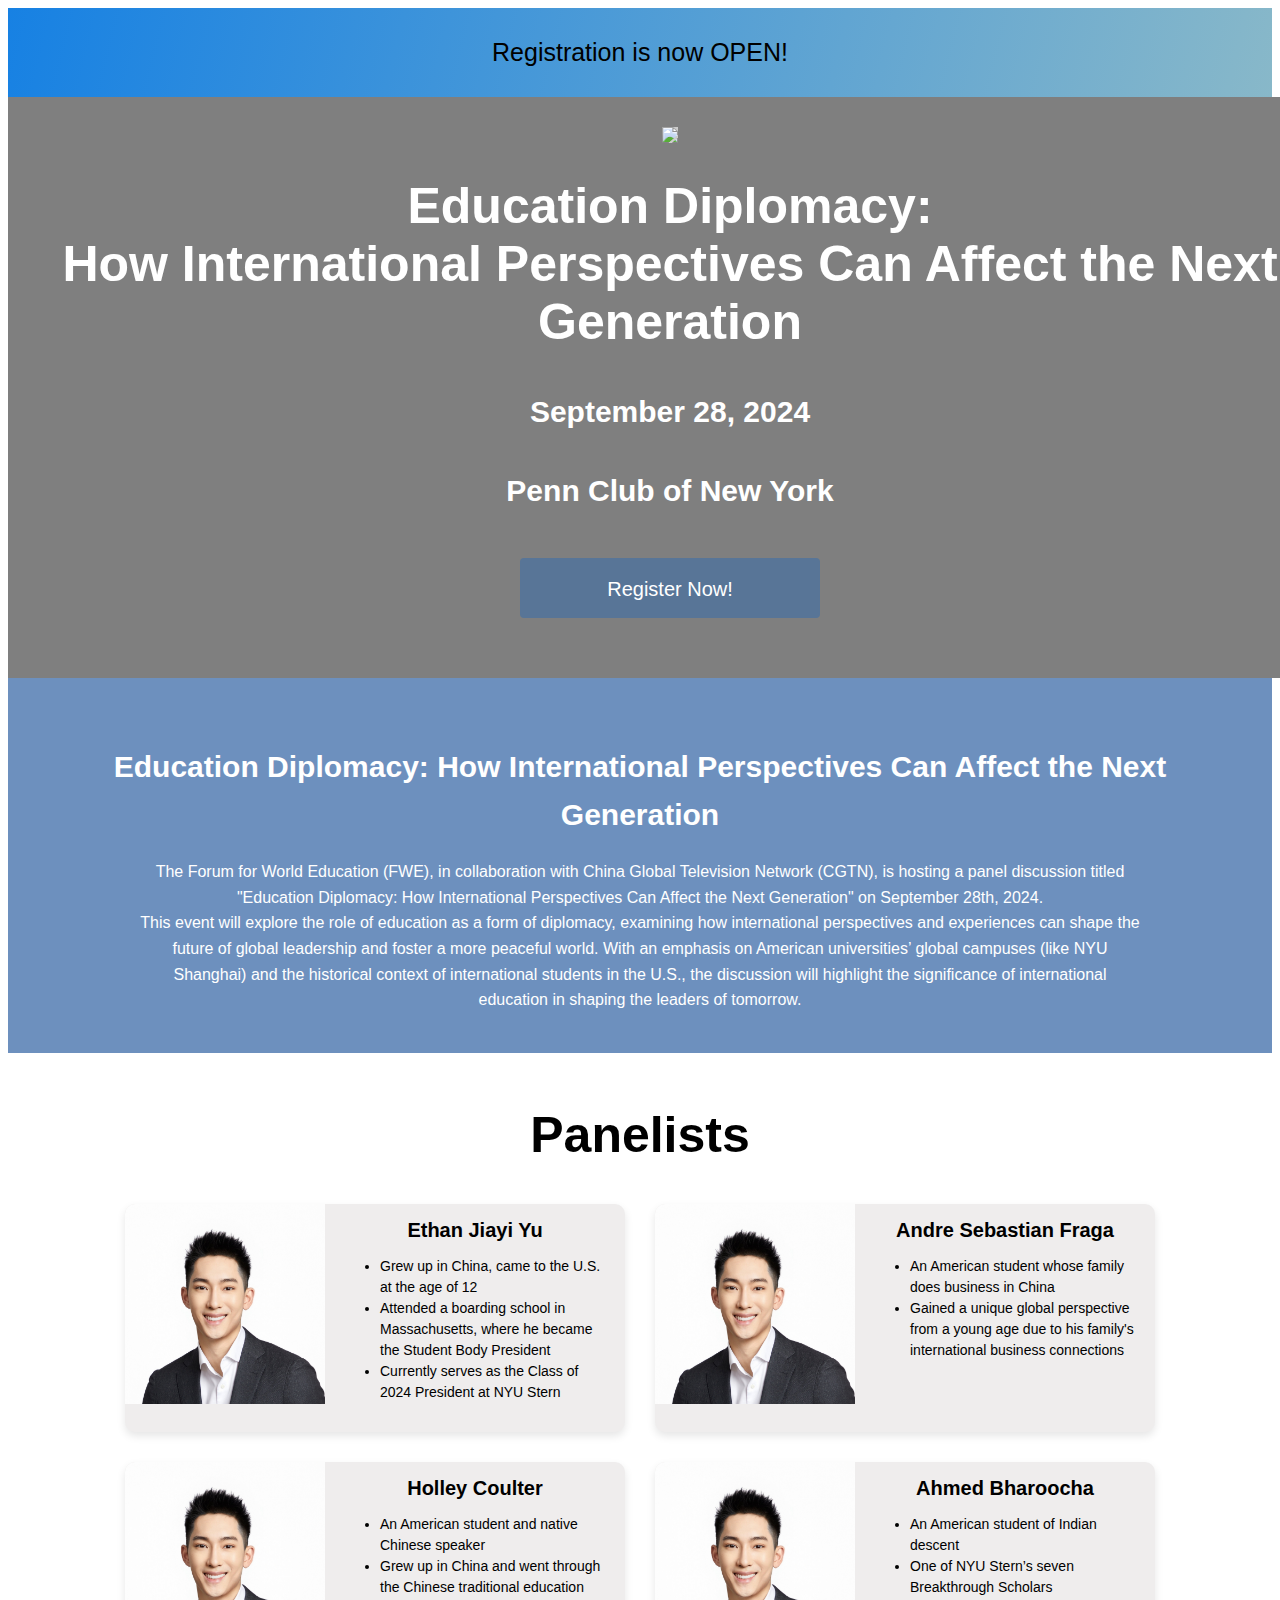
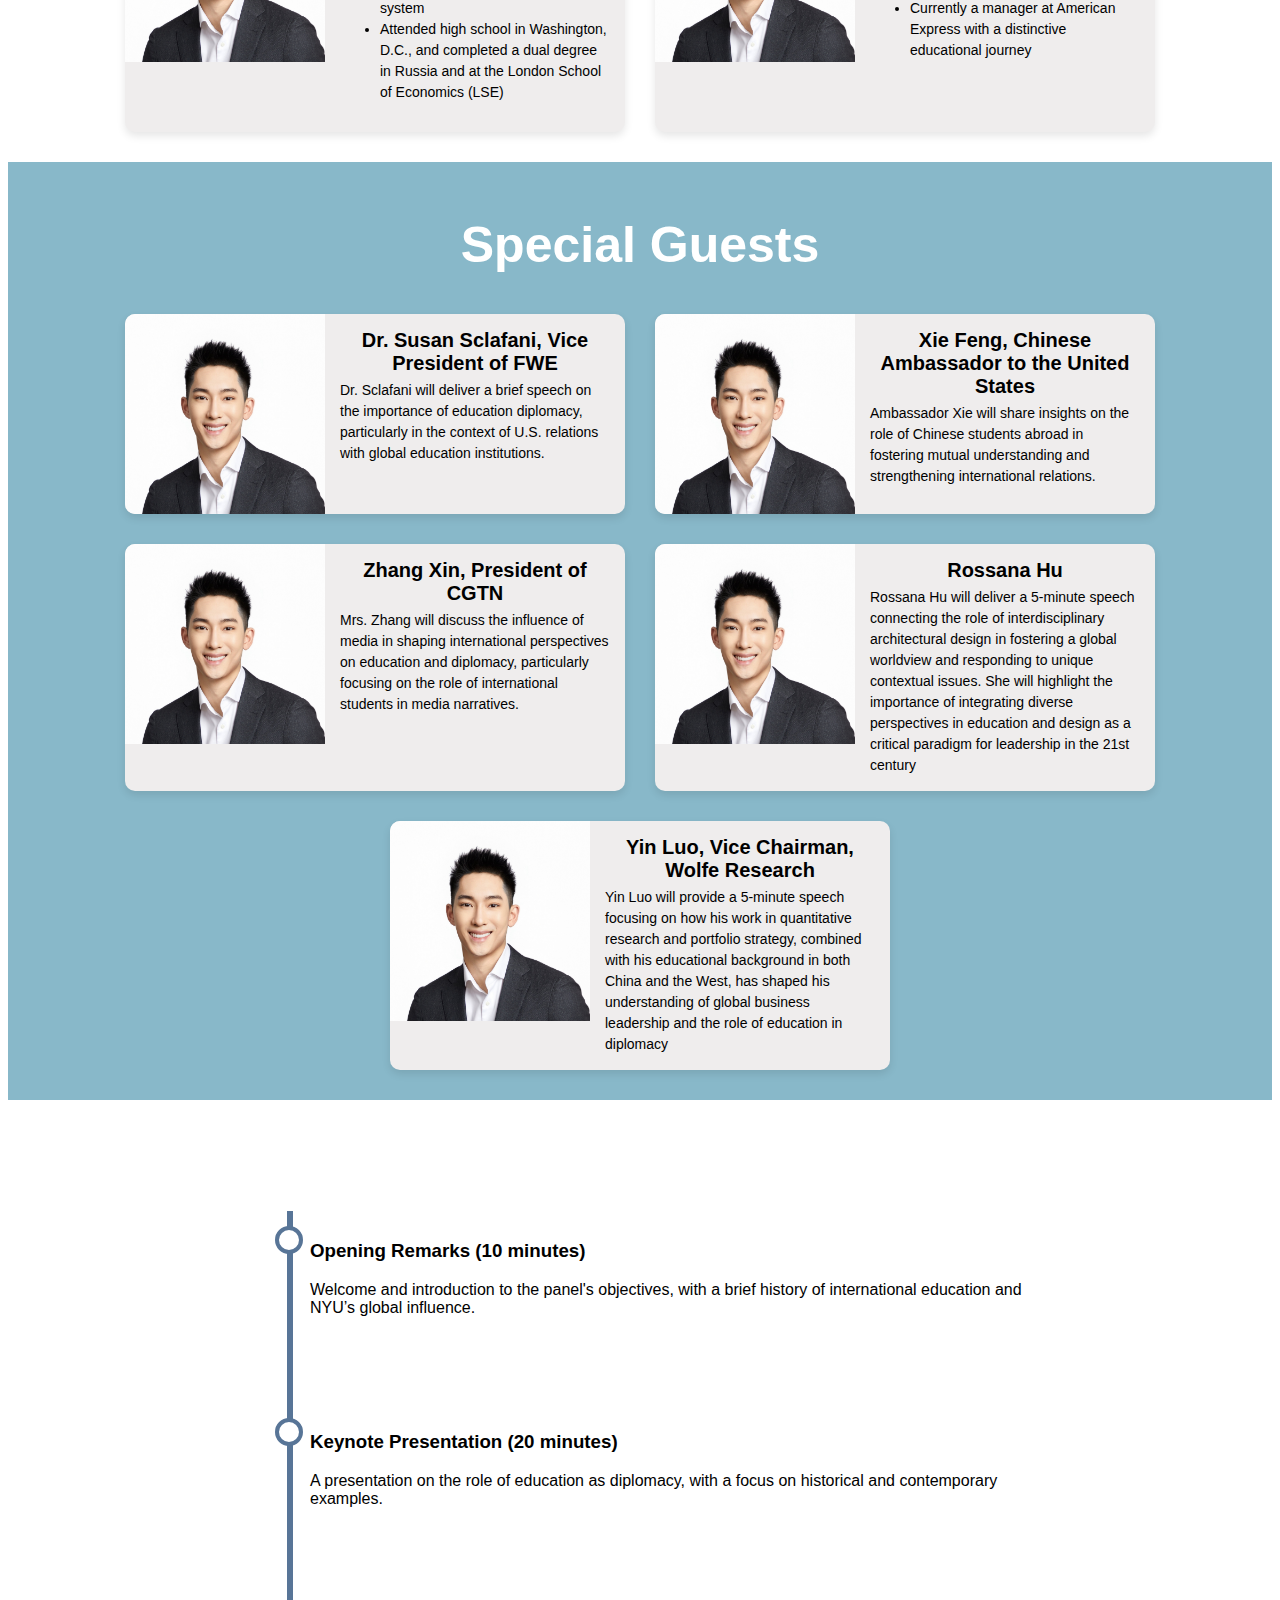
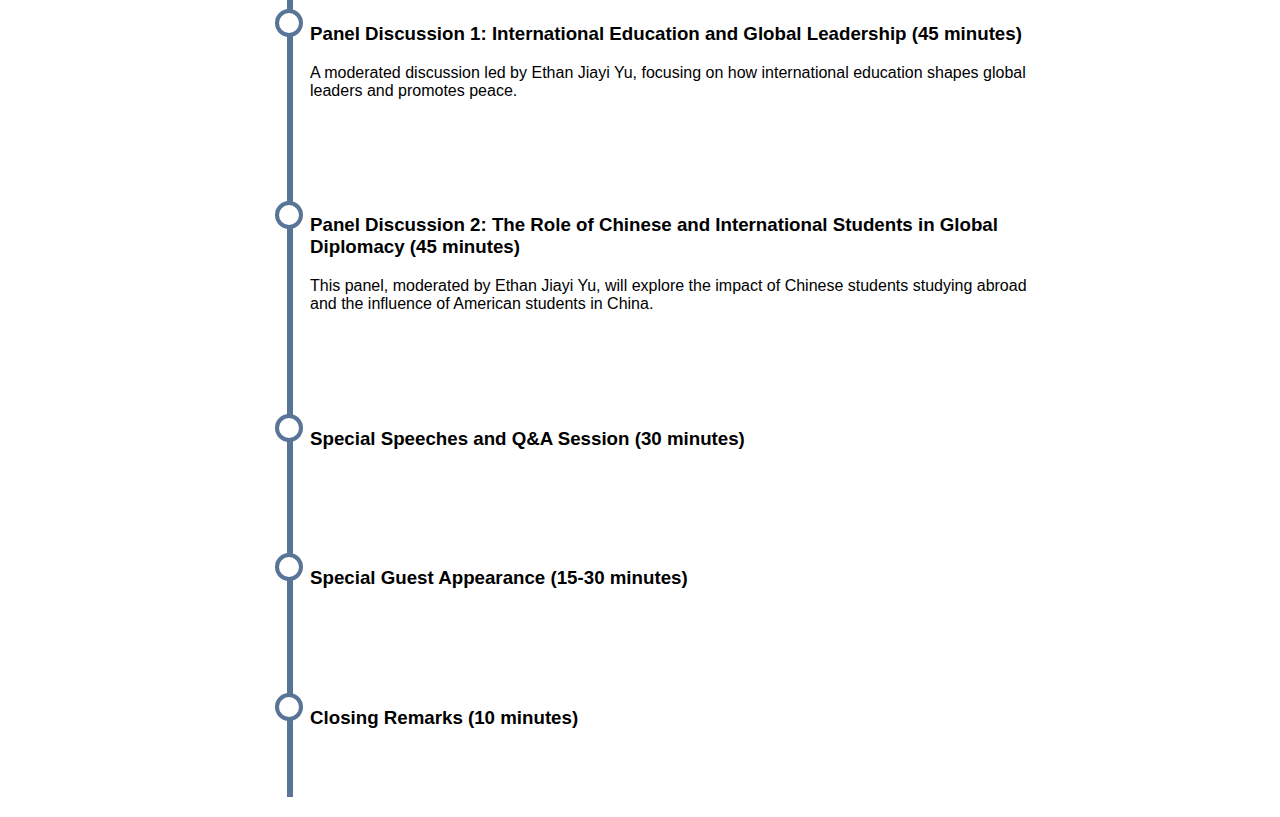
==== panel.html @ 3a3b44d2 "Add files via upload" ====
<!DOCTYPE html>
<html lang="en">
<head>
    <meta charset="UTF-8">
    <meta name="viewport" content="width=device-width, initial-scale=1.0">
    <link href="panel.css" rel="stylesheet" type="text/css">
    <title>Document</title>
</head>
<body>

    <a class="banner" href="https://www.eventbrite.com/e/education-diplomacy-how-international-perspectives-can-affect-the-next-generation-tickets-1010210184857">
        <p>Registration is now OPEN!</p>
    </a>
    <section class="title-section">
        <video class="background-video" autoplay muted loop playsinline>
            <source src="https://www.fweforum.org/wp-content/uploads/2019/09/FWE_MAP.mp4" type="video/mp4">
            Your browser does not support the video tag.
        </video>

        <div class="video-overlay"></div>
        <img class="fwe-icon" src="https://www.fweforum.org/wp-content/uploads/2019/09/fwe_logo.png" >
        <h1 class="title">Education Diplomacy: <br /> How International Perspectives Can Affect the Next Generation</h1>
        <h2>September 28, 2024</h2>
        <h2>Penn Club of New York</h2>
        <a class="register-button" href="https://www.eventbrite.com/e/education-diplomacy-how-international-perspectives-can-affect-the-next-generation-tickets-1010210184857">
            Register Now!
        </a>
    </section>
    
    <section class="intro-section">
        <h2>
            Education Diplomacy: How International Perspectives Can Affect the Next Generation
        </h2>
        <p>
            The Forum for World Education (FWE), in collaboration with China Global Television Network (CGTN), is hosting a panel discussion titled "Education Diplomacy: How International Perspectives Can Affect the Next Generation" on September 28th, 2024.
            <br />
            This event will explore the role of education as a form of diplomacy, examining how international perspectives and experiences can shape the future of global leadership and foster a more peaceful world. With an emphasis on American universities’ global campuses (like NYU Shanghai) and the historical context of international students in the U.S., the discussion will highlight the significance of international education in shaping the leaders of tomorrow.
        </p>

    </section>

    <section class="panelists-section">
        <h1>Panelists</h1>
        <div class="card">
            <img class="card-image" src="Ethan.jpg" alt="Ethan Jiayi Yu">
            <div class="card-content">
                <div class="card-title">Ethan Jiayi Yu</div>
                <div class="card-subtitle">
                    <ul>
                        <li>Grew up in China, came to the U.S. at the age of 12</li>
                        <li>Attended a boarding school in Massachusetts, where he became the Student Body President</li>
                        <li>Currently serves as the Class of 2024 President at NYU Stern</li>
                    </ul>
                </div>
            </div>
        </div>

        <div class="card">
            <img class="card-image" src="Ethan.jpg" alt="Ethan Jiayi Yu">
            <div class="card-content">
                <div class="card-title">Andre Sebastian Fraga</div>
                <div class="card-subtitle">
                    <ul>
                        <li>An American student whose family does business in China</li>
                        <li>Gained a unique global perspective from a young age due to his family's international
                            business connections</li>
                    </ul>
                </div>
            </div>
        </div>


        <div class="card">
            <img class="card-image" src="Ethan.jpg" alt="Ethan Jiayi Yu">
            <div class="card-content">
                <div class="card-title">Holley Coulter</div>
                <div class="card-subtitle">
                    <ul>
                        <li>An American student and native Chinese speaker</li>
                        <li>Grew up in China and went through the Chinese traditional education system</li>
                        <li>Attended high school in Washington, D.C., and completed a dual degree in Russia and
                            at the London School of Economics (LSE)</li>
                    </ul>
                </div>
            </div>
        </div>


        <div class="card">
            <img class="card-image" src="Ethan.jpg" alt="Ethan Jiayi Yu">
            <div class="card-content">
                <div class="card-title">Ahmed Bharoocha</div>
                <div class="card-subtitle">
                    <ul>
                        <li>An American student of Indian descent</li>
                        <li>One of NYU Stern’s seven Breakthrough Scholars</li>
                        <li>Currently a manager at American Express with a distinctive educational journey</li>
                    </ul>
                </div>
            </div>
        </div>

        
       

    </section>

    <section class="guests-section">
        <h1>Special Guests</h1>
        <div class="card">
            <img class="card-image" src="Ethan.jpg" alt="Ethan Jiayi Yu">
            <div class="card-content">
                <div class="card-title">Dr. Susan Sclafani, Vice President of FWE</div>
                <div class="card-subtitle">
                    Dr. Sclafani will deliver a brief speech on the importance of education diplomacy, particularly in the context of U.S. relations with global education institutions.
                </div>
            </div>
        </div>

        <div class="card">
            <img class="card-image" src="Ethan.jpg" alt="Ethan Jiayi Yu">
            <div class="card-content">
                <div class="card-title">Xie Feng, Chinese Ambassador to the United States</div>
                <div class="card-subtitle">
                    Ambassador Xie will share insights on the role of Chinese students abroad in fostering mutual understanding and strengthening international relations.
                </div>
            </div>
        </div>


        <div class="card">
            <img class="card-image" src="Ethan.jpg" alt="Ethan Jiayi Yu">
            <div class="card-content">
                <div class="card-title">Zhang Xin, President of CGTN</div>
                <div class="card-subtitle">
                    Mrs. Zhang will discuss the influence of media in shaping international perspectives on education and diplomacy, particularly focusing on the role of international students in media narratives.
                </div>
            </div>
        </div>


        <div class="card">
            <img class="card-image" src="Ethan.jpg" alt="Ethan Jiayi Yu">
            <div class="card-content">
                <div class="card-title">Rossana Hu</div>
                <div class="card-subtitle">
                    Rossana Hu will deliver a 5-minute speech connecting the role of interdisciplinary architectural design in fostering a global worldview and responding to unique contextual issues. She will highlight the importance of integrating diverse perspectives in education and design as a critical paradigm for leadership in the 21st century
                </div>
            </div>
        </div>

        <div class="card">
            <img class="card-image" src="Ethan.jpg" alt="Ethan Jiayi Yu">
            <div class="card-content">
                <div class="card-title">Yin Luo, Vice Chairman, Wolfe Research</div>
                <div class="card-subtitle">
                    Yin Luo will provide a 5-minute speech focusing on how his work in quantitative research and portfolio strategy, combined with his educational background in both China and the West, has shaped his understanding of global business leadership and the role of education in diplomacy
                </div>
            </div>
        </div>

        
       

    </section>

    <section class="agenda-section">
        <h1>Event Agenda</h1>
        <div class="timeline">
            <div class="timeline-event">
                <h3>Opening Remarks (10 minutes)</h3>
                <p>Welcome and introduction to the panel's objectives, with a brief history of international
                    education and NYU’s global influence.</p>
            </div>
        
            <div class="timeline-event">
                <h3>Keynote Presentation (20 minutes)</h3>
                <p>A presentation on the role of education as diplomacy, with a focus on historical and contemporary examples.</p>
            </div>
        
            <div class="timeline-event">
                <h3>Panel Discussion 1: International Education and Global Leadership (45 minutes)</h3>
                <p>A moderated discussion led by Ethan Jiayi Yu, focusing on how international education shapes global leaders and promotes peace.</p>
            </div>
        
            <div class="timeline-event">
                <h3>Panel Discussion 2: The Role of Chinese and International Students in Global Diplomacy (45 minutes)</h3>
                <p>This panel, moderated by Ethan Jiayi Yu, will explore the impact of Chinese students studying abroad and the influence of American students in China.</p>
            </div>
            <div class="timeline-event">
                <h3>Special Speeches and Q&A Session (30 minutes)</h3>
                <p></p>
            </div>
            <div class="timeline-event">
                <h3>Special Guest Appearance (15-30 minutes)</h3>
                <p></p>
            </div>
            <div class="timeline-event">
                <h3>Closing Remarks (10 minutes)</h3>
                <p></p>
            </div>
        
           
        </div>
        

    </section>
</body>
</html>
---- panel.css ----
body {
    font-family: Arial, sans-serif;
}

h1 {
    font-size: 50px; 
    color: white;
    text-align: center; 
    margin-bottom: 20px; 
    width: 100%;
}

h2 {
    font-size: 30px; 
    color: white;
    text-align: center; 
    margin-bottom: 20px; 
}

.banner {
    font-size: 25px;
    padding: 5px;
    text-align: center;
    display: flex;
    align-items: center;
    justify-content: center;
    color: inherit; 
    text-decoration: none; 
    background-image: linear-gradient(104deg, #1781e3, #88b8c9);
}

.title-section {
    position: relative;
    padding: 30px;
    width: 100%;
    display: flex;
    flex-direction: column;
    justify-content: center;
    align-items: center;
    color: white;
    text-align: center;
    overflow: hidden; 
}

/* 背景视频设置 */
.background-video {
    position: absolute;
    top: 0;
    left: 0;
    width: 100%;
    height: 100%;
    object-fit: cover; /* 确保视频适应整个容器 */
    z-index: -2; /* 让视频在最底层 */
}

/* 半透明遮罩层 */
.video-overlay {
    position: absolute;
    top: 0;
    left: 0;
    width: 100%;
    height: 100%;
    background-color: rgba(0, 0, 0, 0.5); /* 设置为半透明的黑色 */
    z-index: -1; /* 让遮罩在视频上，内容下 */
}

.fwe-icon {
    max-width: 500px;
    height: auto;
    background-color: rgba(255, 255, 255, 0.6); /* 半透明白色背景 */
    
}
.title {
    font-size: 50px;
}
.register-button {
    background-color: #587597; 
    color: white;
    border: none; 
    display: block;
    box-sizing: border-box;
    width: 300px;
    height: 60px;
    margin: 30px auto;
    padding: 20px; 
    font-size: 20px; 
    text-align: center; 
    text-decoration: none; 
    cursor: pointer; 
    border-radius: 4px; 
}


.intro-section {
    background-color: rgb(109, 144, 190);
    font-family: 'Open Sans', sans-serif;
    color: white; 
    padding: 40px; 
    font-size: 16px; 
    text-align: center; 
    line-height: 1.6;
}

.intro-section p {
    max-width: 1000px; 
    margin: 0 auto; 
}

.panelists-section {
    display: flex;
    flex-wrap: wrap;
    justify-content: center;
    gap: 10px;
    padding: 20px;
    text-align: center; 
}

.panelists-section h1 {
    color: black;
}

.guests-section {
    display: flex;
    flex-wrap: wrap;
    justify-content: center;
    gap: 10px;
    padding: 20px;
    text-align: center; 
    background-color: #88b8c9;
}


.card {
    display: flex; 
    background: rgb(239, 237, 237);
    border-radius: 10px;
    overflow: hidden;
    margin: 10px;
    width: 500px;
    box-shadow: 0 4px 8px rgba(0,0,0,0.1);
    transition: transform 0.3s ease-in-out;
}

.card-image {
    height: 200px;
    width: 200px;
}

.card-content {
    padding: 15px;
    text-align: center; 
}

.card-title {
    font-size: 20px;
    font-weight: bold;
    margin-bottom: 5px; 
}

.card-subtitle {
    font-size: 14px;
    line-height: 1.5; 
    text-align: left;
}

.timeline {
    position: relative;
    max-width: 800px;
    margin: 0 auto;
}

.timeline::after {
    content: '';
    position: absolute;
    width: 6px;
    background-color: #587597;
    top: 0;
    bottom: 0;
    left: 50px;
    margin-left: -3px;
}

.timeline-event {
    margin: 20px 0;
    padding-left: 70px;
    position: relative;
    padding-bottom: 50px;
    padding-top: 10px;
}

.timeline-event::before {
    content: '';
    position: absolute;
    width: 20px;
    height: 20px;
    background-color: white;
    border: 4px solid #587597;
    border-radius: 50%;
    top: 15px;
    left: 35px; 
    z-index: 1;
}
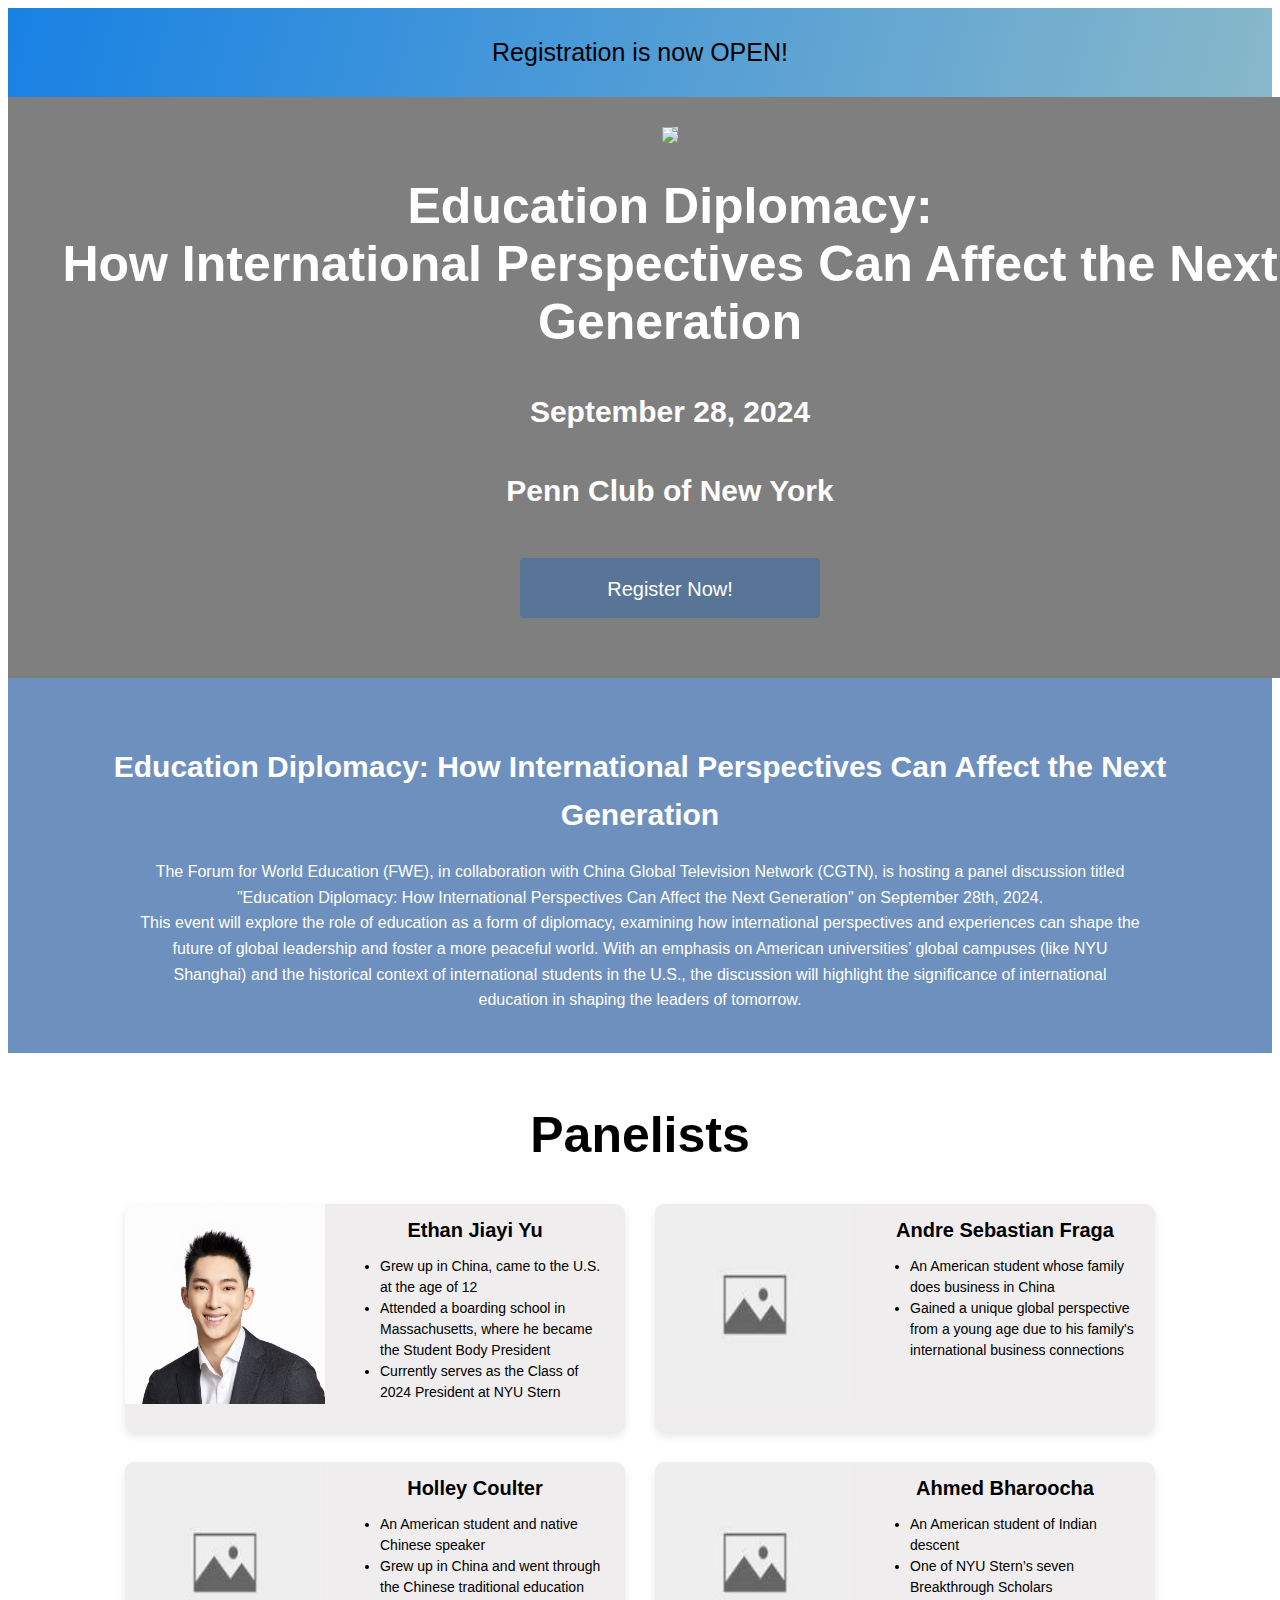
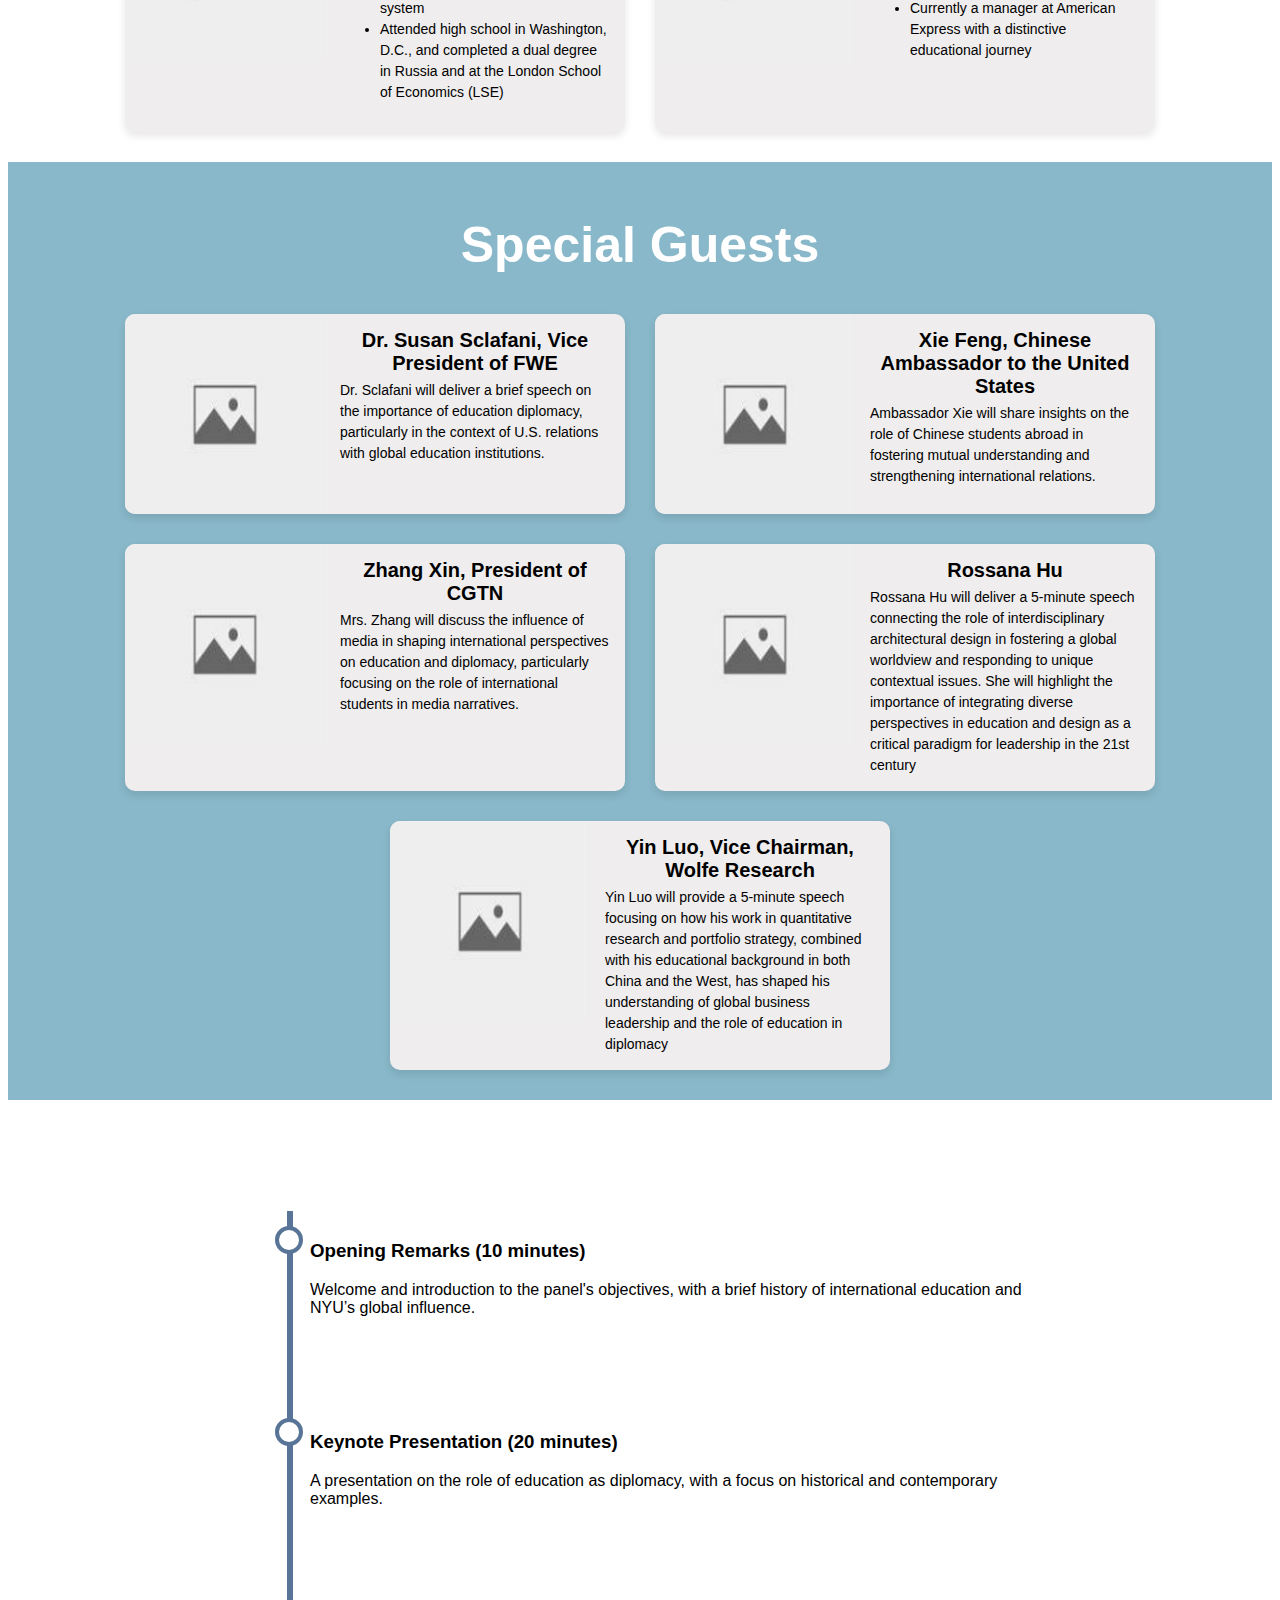
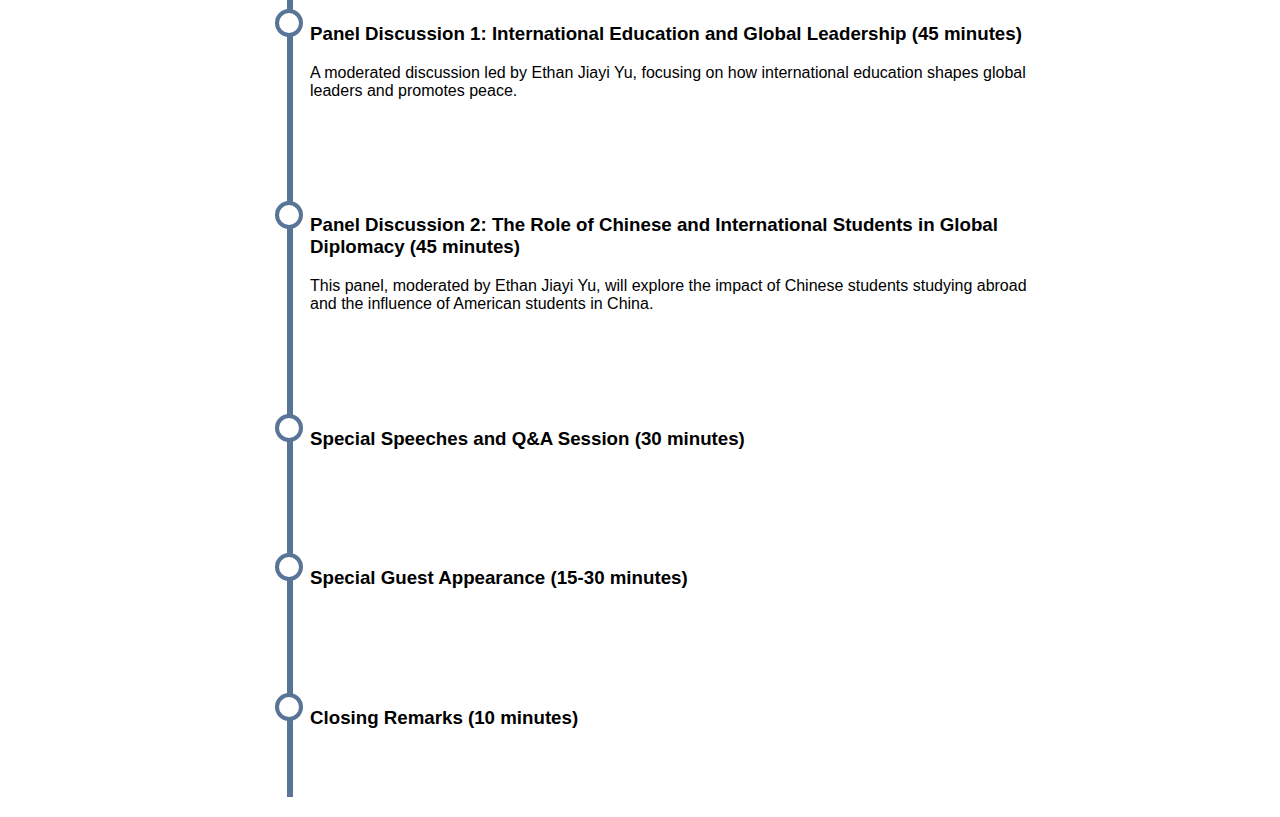
==== commit 45fdc5b3: "update" ====
--- a/panel.html
+++ b/panel.html
@@ -56,7 +56,7 @@
         </div>
 
         <div class="card">
-            <img class="card-image" src="Ethan.jpg" alt="Ethan Jiayi Yu">
+            <img class="card-image" src="pic.jpeg" alt="Ethan Jiayi Yu">
             <div class="card-content">
                 <div class="card-title">Andre Sebastian Fraga</div>
                 <div class="card-subtitle">
@@ -71,7 +71,7 @@
 
 
         <div class="card">
-            <img class="card-image" src="Ethan.jpg" alt="Ethan Jiayi Yu">
+            <img class="card-image" src="pic.jpeg" alt="Ethan Jiayi Yu">
             <div class="card-content">
                 <div class="card-title">Holley Coulter</div>
                 <div class="card-subtitle">
@@ -87,7 +87,7 @@
 
 
         <div class="card">
-            <img class="card-image" src="Ethan.jpg" alt="Ethan Jiayi Yu">
+            <img class="card-image" src="pic.jpeg" alt="Ethan Jiayi Yu">
             <div class="card-content">
                 <div class="card-title">Ahmed Bharoocha</div>
                 <div class="card-subtitle">
@@ -108,7 +108,7 @@
     <section class="guests-section">
         <h1>Special Guests</h1>
         <div class="card">
-            <img class="card-image" src="Ethan.jpg" alt="Ethan Jiayi Yu">
+            <img class="card-image" src="pic.jpeg" alt="Ethan Jiayi Yu">
             <div class="card-content">
                 <div class="card-title">Dr. Susan Sclafani, Vice President of FWE</div>
                 <div class="card-subtitle">
@@ -118,7 +118,7 @@
         </div>
 
         <div class="card">
-            <img class="card-image" src="Ethan.jpg" alt="Ethan Jiayi Yu">
+            <img class="card-image" src="pic.jpeg" alt="Ethan Jiayi Yu">
             <div class="card-content">
                 <div class="card-title">Xie Feng, Chinese Ambassador to the United States</div>
                 <div class="card-subtitle">
@@ -129,7 +129,7 @@
 
 
         <div class="card">
-            <img class="card-image" src="Ethan.jpg" alt="Ethan Jiayi Yu">
+            <img class="card-image" src="pic.jpeg" alt="Ethan Jiayi Yu">
             <div class="card-content">
                 <div class="card-title">Zhang Xin, President of CGTN</div>
                 <div class="card-subtitle">
@@ -140,7 +140,7 @@
 
 
         <div class="card">
-            <img class="card-image" src="Ethan.jpg" alt="Ethan Jiayi Yu">
+            <img class="card-image" src="pic.jpeg" alt="Ethan Jiayi Yu">
             <div class="card-content">
                 <div class="card-title">Rossana Hu</div>
                 <div class="card-subtitle">
@@ -150,7 +150,7 @@
         </div>
 
         <div class="card">
-            <img class="card-image" src="Ethan.jpg" alt="Ethan Jiayi Yu">
+            <img class="card-image" src="pic.jpeg" alt="Ethan Jiayi Yu">
             <div class="card-content">
                 <div class="card-title">Yin Luo, Vice Chairman, Wolfe Research</div>
                 <div class="card-subtitle">
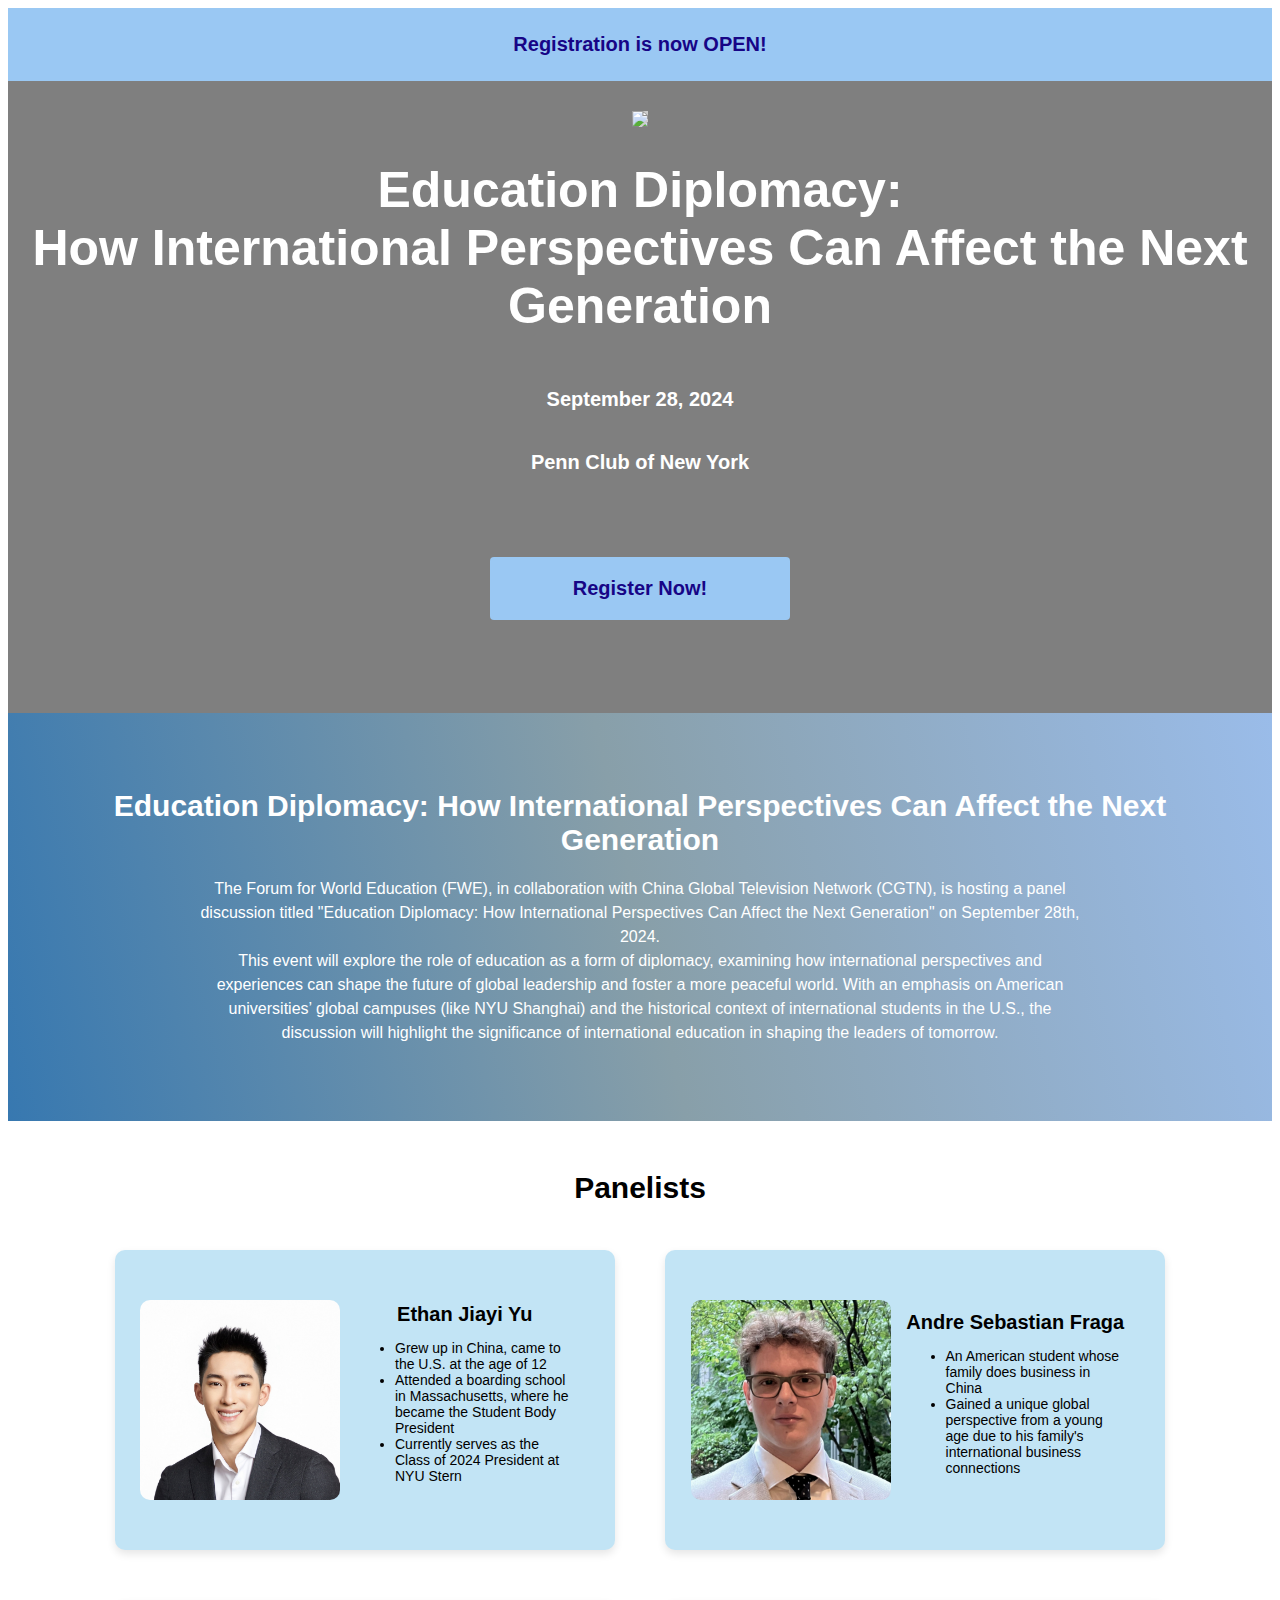
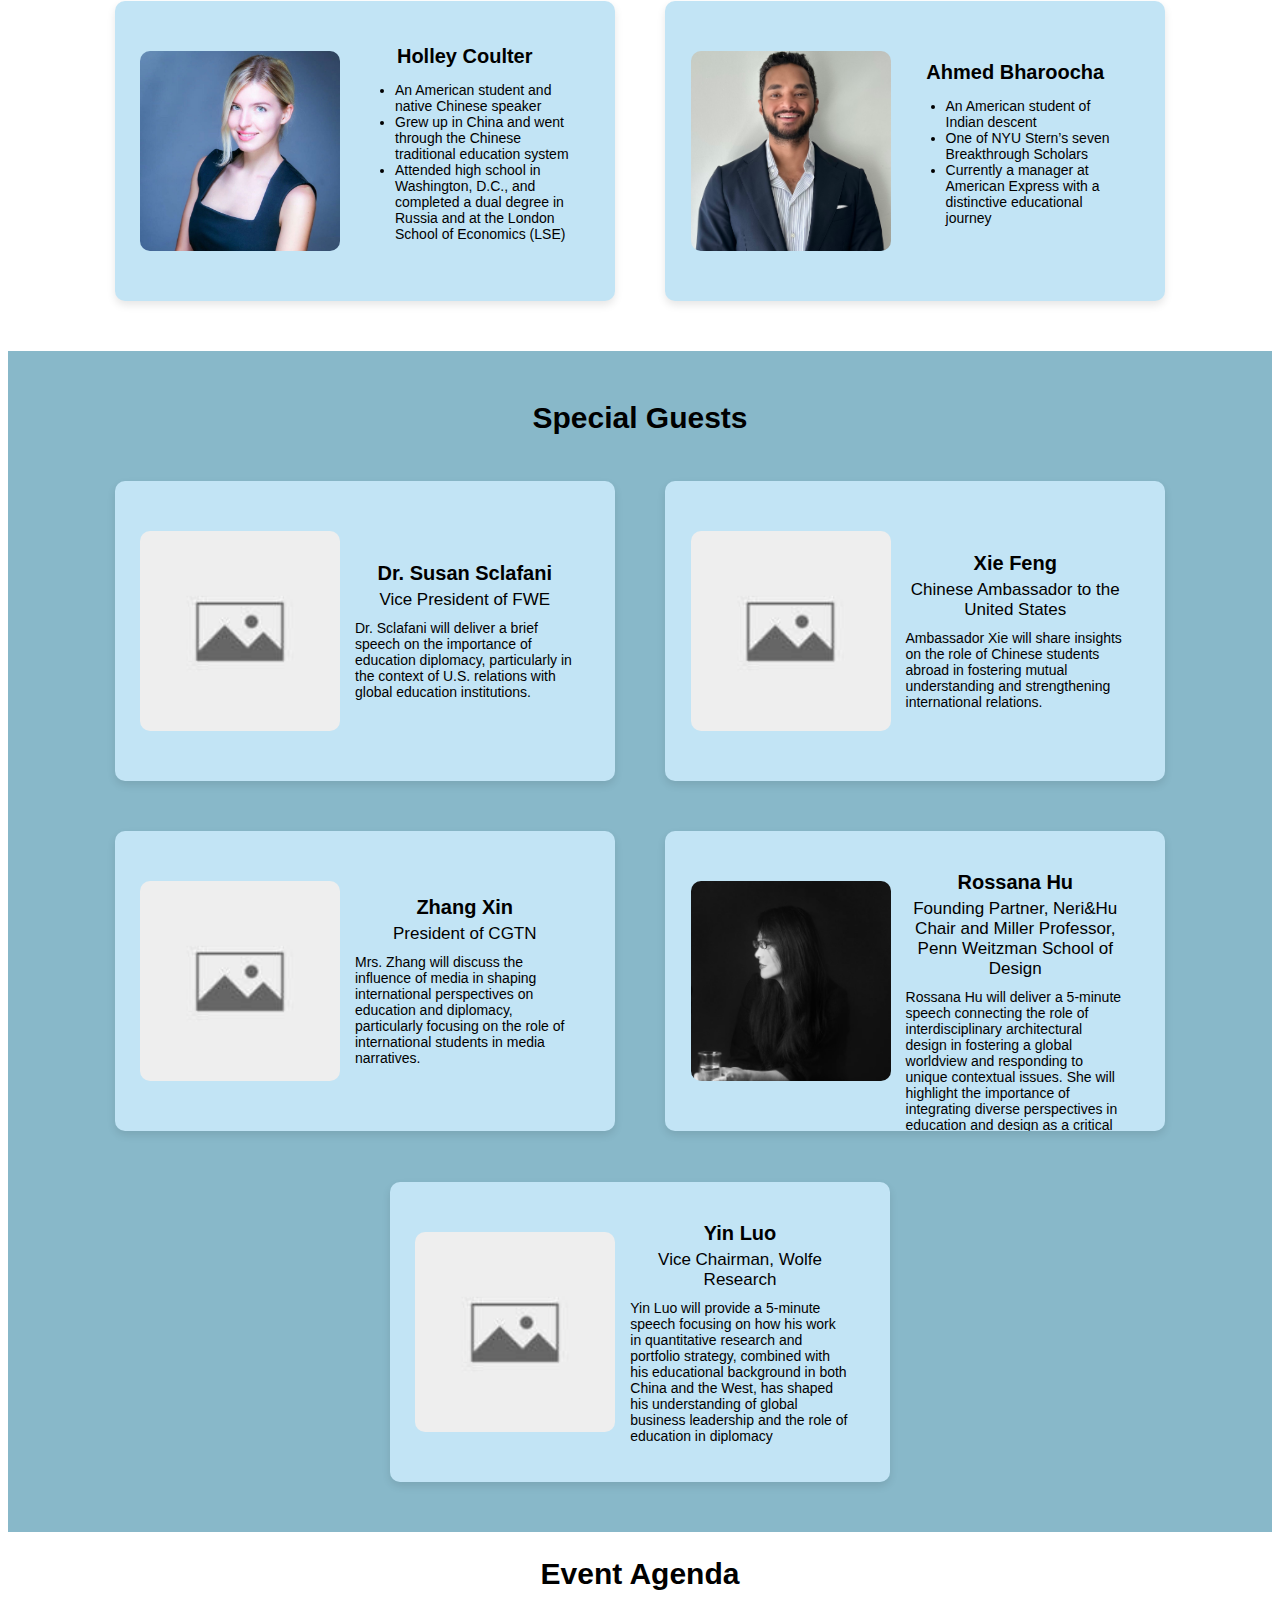
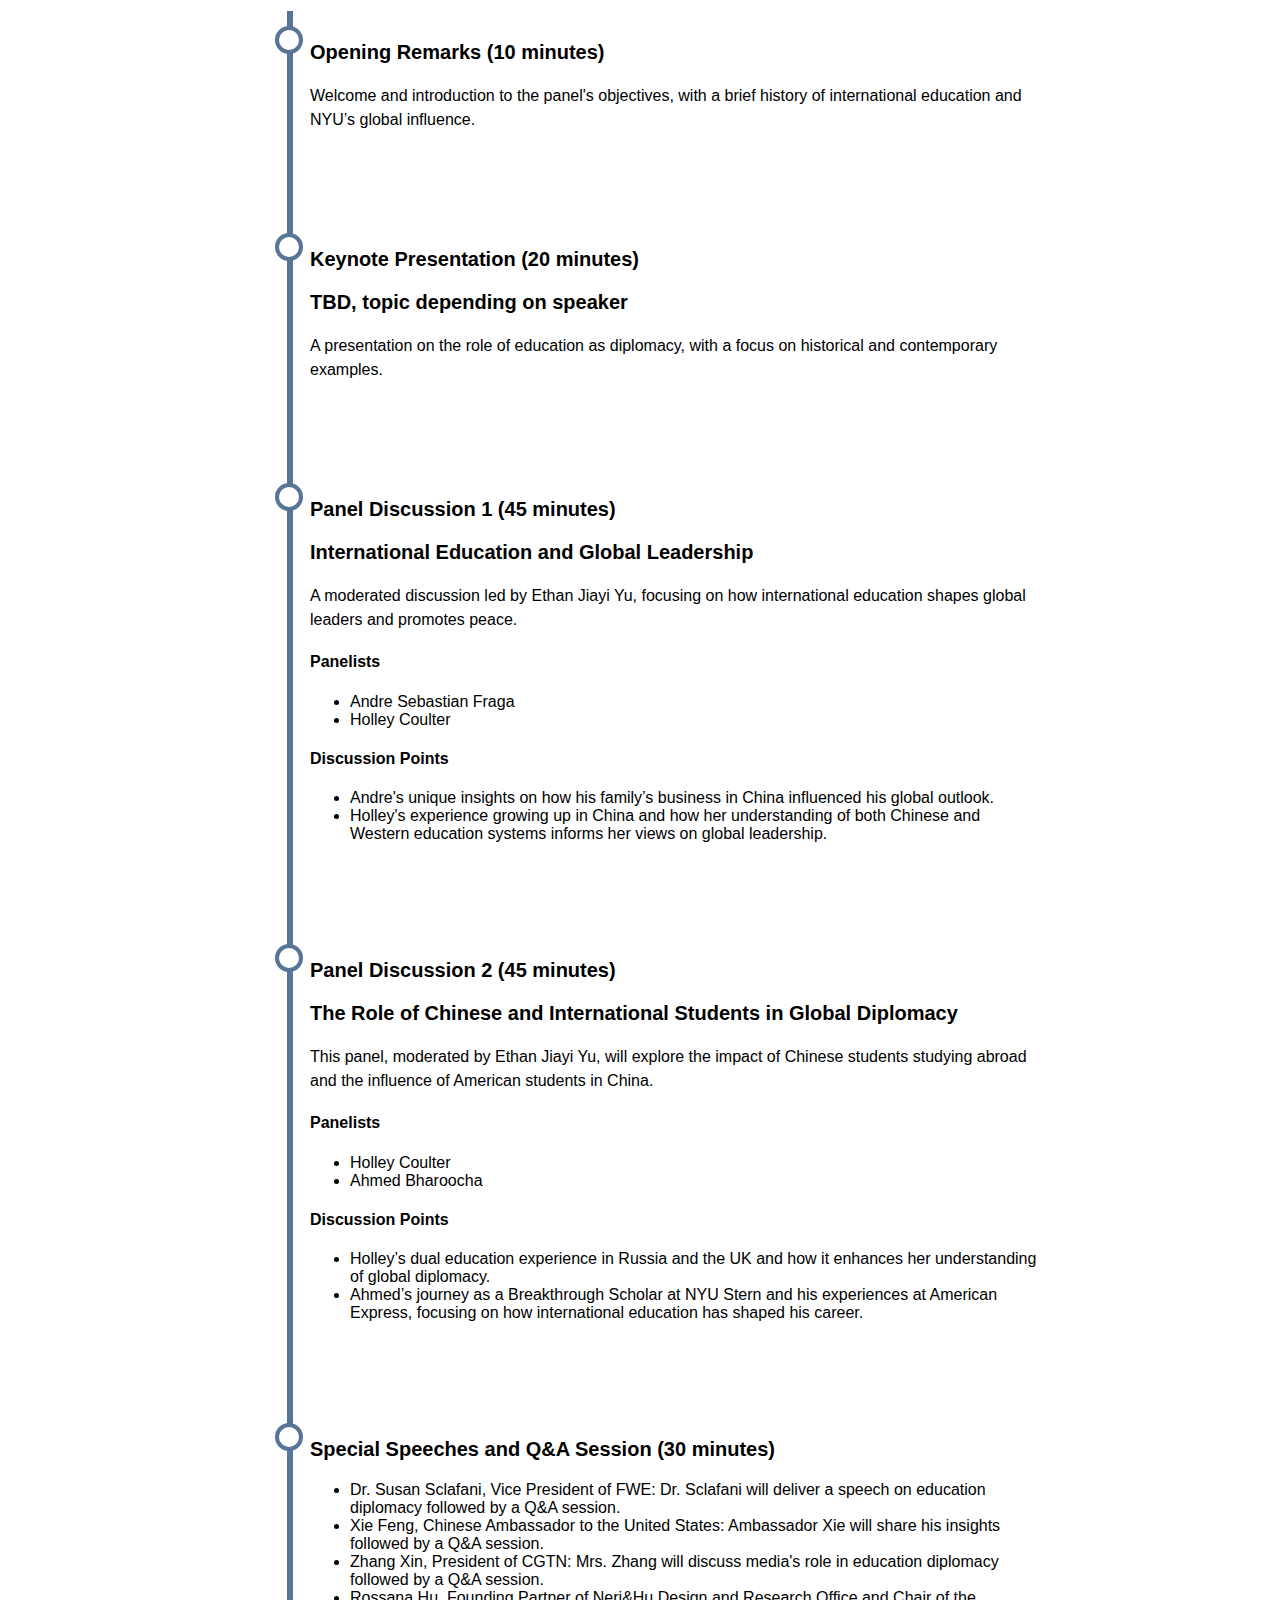
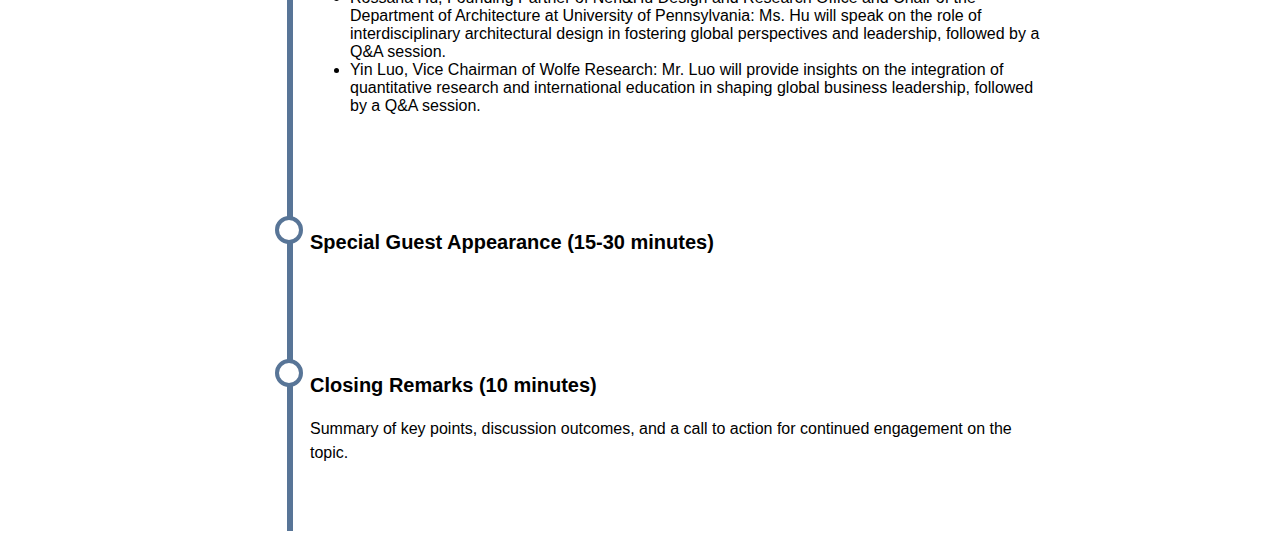
==== commit e2a31444: "update" ====
--- a/panel.html
+++ b/panel.html
@@ -9,7 +9,7 @@
 <body>
 
     <a class="banner" href="https://www.eventbrite.com/e/education-diplomacy-how-international-perspectives-can-affect-the-next-generation-tickets-1010210184857">
-        <p>Registration is now OPEN!</p>
+        <h3>Registration is now OPEN!</h3>
     </a>
     <section class="title-section">
         <video class="background-video" autoplay muted loop playsinline>
@@ -19,11 +19,11 @@
 
         <div class="video-overlay"></div>
         <img class="fwe-icon" src="https://www.fweforum.org/wp-content/uploads/2019/09/fwe_logo.png" >
-        <h1 class="title">Education Diplomacy: <br /> How International Perspectives Can Affect the Next Generation</h1>
-        <h2>September 28, 2024</h2>
-        <h2>Penn Club of New York</h2>
+        <h1>Education Diplomacy: <br /> How International Perspectives Can Affect the Next Generation</h1>
+        <h3>September 28, 2024</h3>
+        <h3>Penn Club of New York</h3>
         <a class="register-button" href="https://www.eventbrite.com/e/education-diplomacy-how-international-perspectives-can-affect-the-next-generation-tickets-1010210184857">
-            Register Now!
+            <h3>Register Now!</h3>
         </a>
     </section>
     
@@ -40,7 +40,7 @@
     </section>
 
     <section class="panelists-section">
-        <h1>Panelists</h1>
+        <h2>Panelists</h2>
         <div class="card">
             <img class="card-image" src="Ethan.jpg" alt="Ethan Jiayi Yu">
             <div class="card-content">
@@ -56,7 +56,7 @@
         </div>
 
         <div class="card">
-            <img class="card-image" src="pic.jpeg" alt="Ethan Jiayi Yu">
+            <img class="card-image" src="Andre.jpg" alt="Andre Sebastian Fraga">
             <div class="card-content">
                 <div class="card-title">Andre Sebastian Fraga</div>
                 <div class="card-subtitle">
@@ -71,7 +71,7 @@
 
 
         <div class="card">
-            <img class="card-image" src="pic.jpeg" alt="Ethan Jiayi Yu">
+            <img class="card-image" src="Holley.jpg" alt="Holley Coulter">
             <div class="card-content">
                 <div class="card-title">Holley Coulter</div>
                 <div class="card-subtitle">
@@ -87,7 +87,7 @@
 
 
         <div class="card">
-            <img class="card-image" src="pic.jpeg" alt="Ethan Jiayi Yu">
+            <img class="card-image" src="Ahmed.jpg" alt="Ahmed Bharoocha">
             <div class="card-content">
                 <div class="card-title">Ahmed Bharoocha</div>
                 <div class="card-subtitle">
@@ -106,11 +106,12 @@
     </section>
 
     <section class="guests-section">
-        <h1>Special Guests</h1>
-        <div class="card">
-            <img class="card-image" src="pic.jpeg" alt="Ethan Jiayi Yu">
-            <div class="card-content">
-                <div class="card-title">Dr. Susan Sclafani, Vice President of FWE</div>
+        <h2>Special Guests</h2>
+        <div class="card">
+            <img class="card-image" src="pic.jpeg" alt="Ethan Jiayi Yu">
+            <div class="card-content">
+                <div class="card-title">Dr. Susan Sclafani</div>
+                <div class="card-title2">Vice President of FWE</div>
                 <div class="card-subtitle">
                     Dr. Sclafani will deliver a brief speech on the importance of education diplomacy, particularly in the context of U.S. relations with global education institutions.
                 </div>
@@ -120,7 +121,8 @@
         <div class="card">
             <img class="card-image" src="pic.jpeg" alt="Ethan Jiayi Yu">
             <div class="card-content">
-                <div class="card-title">Xie Feng, Chinese Ambassador to the United States</div>
+                <div class="card-title">Xie Feng</div>
+                <div class="card-title2">Chinese Ambassador to the United States</div>
                 <div class="card-subtitle">
                     Ambassador Xie will share insights on the role of Chinese students abroad in fostering mutual understanding and strengthening international relations.
                 </div>
@@ -131,7 +133,8 @@
         <div class="card">
             <img class="card-image" src="pic.jpeg" alt="Ethan Jiayi Yu">
             <div class="card-content">
-                <div class="card-title">Zhang Xin, President of CGTN</div>
+                <div class="card-title">Zhang Xin</div>
+                <div class="card-title2">President of CGTN</div>
                 <div class="card-subtitle">
                     Mrs. Zhang will discuss the influence of media in shaping international perspectives on education and diplomacy, particularly focusing on the role of international students in media narratives.
                 </div>
@@ -140,19 +143,21 @@
 
 
         <div class="card">
-            <img class="card-image" src="pic.jpeg" alt="Ethan Jiayi Yu">
+            <img class="card-image" src="Rossana.jpg" alt="Rossana Hu">
             <div class="card-content">
                 <div class="card-title">Rossana Hu</div>
-                <div class="card-subtitle">
-                    Rossana Hu will deliver a 5-minute speech connecting the role of interdisciplinary architectural design in fostering a global worldview and responding to unique contextual issues. She will highlight the importance of integrating diverse perspectives in education and design as a critical paradigm for leadership in the 21st century
-                </div>
-            </div>
-        </div>
-
-        <div class="card">
-            <img class="card-image" src="pic.jpeg" alt="Ethan Jiayi Yu">
-            <div class="card-content">
-                <div class="card-title">Yin Luo, Vice Chairman, Wolfe Research</div>
+                <div class="card-title2">Founding Partner, Neri&Hu <br /> Chair and Miller Professor, Penn Weitzman School of Design</div>
+                <div class="card-subtitle">
+                    Rossana Hu will deliver a 5-minute speech connecting the role of interdisciplinary architectural design in fostering a global worldview and responding to unique contextual issues. She will highlight the importance of integrating diverse perspectives in education and design as a critical paradigm for leadership in the 21st century.
+                </div>
+            </div>
+        </div>
+
+        <div class="card">
+            <img class="card-image" src="pic.jpeg" alt="Ethan Jiayi Yu">
+            <div class="card-content">
+                <div class="card-title">Yin Luo</div>
+                <div class="card-title2">Vice Chairman, Wolfe Research</div>
                 <div class="card-subtitle">
                     Yin Luo will provide a 5-minute speech focusing on how his work in quantitative research and portfolio strategy, combined with his educational background in both China and the West, has shaped his understanding of global business leadership and the role of education in diplomacy
                 </div>
@@ -165,7 +170,7 @@
     </section>
 
     <section class="agenda-section">
-        <h1>Event Agenda</h1>
+        <h2>Event Agenda</h2>
         <div class="timeline">
             <div class="timeline-event">
                 <h3>Opening Remarks (10 minutes)</h3>
@@ -175,29 +180,58 @@
         
             <div class="timeline-event">
                 <h3>Keynote Presentation (20 minutes)</h3>
+                <h3>TBD, topic depending on speaker</h3>
                 <p>A presentation on the role of education as diplomacy, with a focus on historical and contemporary examples.</p>
             </div>
         
             <div class="timeline-event">
-                <h3>Panel Discussion 1: International Education and Global Leadership (45 minutes)</h3>
+                <h3>Panel Discussion 1 (45 minutes)</h3>
+                <h3>International Education and Global Leadership</h3>
                 <p>A moderated discussion led by Ethan Jiayi Yu, focusing on how international education shapes global leaders and promotes peace.</p>
-            </div>
-        
-            <div class="timeline-event">
-                <h3>Panel Discussion 2: The Role of Chinese and International Students in Global Diplomacy (45 minutes)</h3>
+                <h4>Panelists</h4>
+                <ul>
+                    <li>Andre Sebastian Fraga</li>
+                    <li>Holley Coulter</li>
+                </ul>
+                <h4>Discussion Points</h4>
+                <ul>
+                    <li>Andre's unique insights on how his family’s business in China influenced his global outlook.</li>
+                    <li>Holley's experience growing up in China and how her understanding of both Chinese and Western education systems informs her views on global leadership.</li>
+                </ul>
+            </div>
+        
+            <div class="timeline-event">
+                <h3>Panel Discussion 2 (45 minutes)</h3>
+                <h3>The Role of Chinese and International Students in Global Diplomacy</h3>
                 <p>This panel, moderated by Ethan Jiayi Yu, will explore the impact of Chinese students studying abroad and the influence of American students in China.</p>
+                <h4>Panelists</h4>
+                <ul>
+                    <li>Holley Coulter</li>
+                    <li>Ahmed Bharoocha</li>
+                </ul>
+                <h4>Discussion Points</h4>
+                <ul>
+                    <li>Holley’s dual education experience in Russia and the UK and how it enhances her understanding of global diplomacy.</li>
+                    <li>Ahmed’s journey as a Breakthrough Scholar at NYU Stern and his experiences at American Express, focusing on how international education has shaped his career.</li>
+                </ul>
             </div>
             <div class="timeline-event">
                 <h3>Special Speeches and Q&A Session (30 minutes)</h3>
-                <p></p>
+                <ul>
+                    <li>Dr. Susan Sclafani, Vice President of FWE: Dr. Sclafani will deliver a speech on education diplomacy followed by a Q&A session.</li>
+                    <li>Xie Feng, Chinese Ambassador to the United States: Ambassador Xie will share his insights followed by a Q&A session.</li>
+                    <li>Zhang Xin, President of CGTN: Mrs. Zhang will discuss media's role in education diplomacy followed by a Q&A session.</li>
+                    <li>Rossana Hu, Founding Partner of Neri&Hu Design and Research Office and Chair of the Department of Architecture at University of Pennsylvania: Ms. Hu will speak on the role of interdisciplinary architectural design in fostering global perspectives and leadership, followed by a Q&A session.</li>
+                    <li>Yin Luo, Vice Chairman of Wolfe Research: Mr. Luo will provide insights on the integration of quantitative research and international education in shaping global business leadership, followed by a Q&A session.</li>
+                </ul>
             </div>
             <div class="timeline-event">
                 <h3>Special Guest Appearance (15-30 minutes)</h3>
-                <p></p>
+                
             </div>
             <div class="timeline-event">
                 <h3>Closing Remarks (10 minutes)</h3>
-                <p></p>
+                <p>Summary of key points, discussion outcomes, and a call to action for continued engagement on the topic.</p>
             </div>
         
            
--- a/panel.css
+++ b/panel.css
@@ -3,35 +3,42 @@
 }
 
 h1 {
-    font-size: 50px; 
-    color: white;
-    text-align: center; 
-    margin-bottom: 20px; 
-    width: 100%;
+    font-size: 50px;
 }
 
 h2 {
-    font-size: 30px; 
-    color: white;
-    text-align: center; 
-    margin-bottom: 20px; 
+    text-align: center;
+    margin-bottom: 20px;
+    width: 100%;
+    font-size: 30px;
+}
+
+h3 {
+    font-size: 20px;
+}
+
+p{
+    line-height: 1.5; 
 }
 
 .banner {
-    font-size: 25px;
     padding: 5px;
     text-align: center;
     display: flex;
     align-items: center;
     justify-content: center;
-    color: inherit; 
+    color: rgb(23, 5, 134);
     text-decoration: none; 
-    background-image: linear-gradient(104deg, #1781e3, #88b8c9);
+    background-color: #9ac8f3;
+}
+
+.banner h3:hover {
+    transform: scale(1.05);  /* 仅放大文本 */
 }
 
 .title-section {
     position: relative;
-    padding: 30px;
+    padding: 30px 0;
     width: 100%;
     display: flex;
     flex-direction: column;
@@ -53,102 +60,100 @@
     z-index: -2; /* 让视频在最底层 */
 }
 
-/* 半透明遮罩层 */
+
 .video-overlay {
     position: absolute;
     top: 0;
     left: 0;
     width: 100%;
     height: 100%;
-    background-color: rgba(0, 0, 0, 0.5); /* 设置为半透明的黑色 */
-    z-index: -1; /* 让遮罩在视频上，内容下 */
-}
+    background-color: rgba(0, 0, 0, 0.5); 
+    z-index: -1;
+} 
 
 .fwe-icon {
-    max-width: 500px;
-    height: auto;
-    background-color: rgba(255, 255, 255, 0.6); /* 半透明白色背景 */
+    max-width: 50vw; 
+    height: auto;     
+    background-color: rgba(255, 255, 255, 0.6);
     
 }
-.title {
-    font-size: 50px;
-}
 .register-button {
-    background-color: #587597; 
-    color: white;
-    border: none; 
-    display: block;
-    box-sizing: border-box;
-    width: 300px;
-    height: 60px;
-    margin: 30px auto;
-    padding: 20px; 
-    font-size: 20px; 
+    width: 60%; 
+    max-width: 300px; 
+    background-color: #9ac8f3;
+    color: rgb(23, 5, 134);
+    text-decoration: none; 
+    border: none;
+    border-radius: 4px;  
+    margin: 5% auto;
+    cursor: pointer; 
+    transition: background-color 0.3s, transform 0.3s; 
+}
+
+.register-button:hover {
+    background-color: #7db7ed; 
+    transform: scale(1.05); 
+}
+
+
+.intro-section {
+    background-image: linear-gradient(77deg, rgb(55, 120, 176),rgb(136, 159, 169), rgb(154, 188, 233));
+    color: white; 
+    padding: 4% 6% 6% 6%;
     text-align: center; 
-    text-decoration: none; 
-    cursor: pointer; 
-    border-radius: 4px; 
-}
-
-
-.intro-section {
-    background-color: rgb(109, 144, 190);
-    font-family: 'Open Sans', sans-serif;
-    color: white; 
-    padding: 40px; 
-    font-size: 16px; 
-    text-align: center; 
-    line-height: 1.6;
 }
 
 .intro-section p {
-    max-width: 1000px; 
+    max-width: 80%; 
     margin: 0 auto; 
 }
 
-.panelists-section {
+.panelists-section, .guests-section {
     display: flex;
     flex-wrap: wrap;
     justify-content: center;
-    gap: 10px;
-    padding: 20px;
+    /* gap: 5%; */
+    padding: 2% 0;
     text-align: center; 
 }
 
-.panelists-section h1 {
+.panelists-section h2 {
     color: black;
 }
 
 .guests-section {
-    display: flex;
-    flex-wrap: wrap;
-    justify-content: center;
-    gap: 10px;
-    padding: 20px;
-    text-align: center; 
     background-color: #88b8c9;
 }
-
 
 .card {
     display: flex; 
-    background: rgb(239, 237, 237);
+    background: rgb(194, 228, 245);
     border-radius: 10px;
-    overflow: hidden;
-    margin: 10px;
+    overflow:scroll;
+    /* 隐藏滚轮 */
+    margin: 2%;
+    box-sizing: border-box;
     width: 500px;
+    height: 300px;
+    padding: 2%;
+    
     box-shadow: 0 4px 8px rgba(0,0,0,0.1);
     transition: transform 0.3s ease-in-out;
 }
 
 .card-image {
-    height: 200px;
+    flex-shrink: 0; 
+    height: 200px; 
     width: 200px;
+    object-fit: cover;
+    border-radius: 10px;
+    margin: auto;
 }
 
 .card-content {
     padding: 15px;
     text-align: center; 
+    margin: auto 0;
 }
 
 .card-title {
@@ -157,12 +162,21 @@
     margin-bottom: 5px; 
 }
 
+.card-title2 {
+    font-size: 17px;
+    margin-bottom: 10px; 
+}
+
 .card-subtitle {
     font-size: 14px;
-    line-height: 1.5; 
+    /* line-height: 1.5;  */
     text-align: left;
-}
-
+
+}
+
+.agenda-section{
+    font-family:Verdana, Geneva, Tahoma, sans-serif
+}
 .timeline {
     position: relative;
     max-width: 800px;
@@ -204,3 +218,47 @@
 
 
 
+@media (max-width: 768px) {
+    h1 {
+        font-size: 40px; /* 缩小标题字体 */
+    }
+
+    h2 {
+        font-size: 25px;
+    }
+
+    h3 {
+        font-size: 18px;
+    }
+
+    p {
+        font-size: 14px;
+    }
+
+    .card {
+        flex-direction: column; 
+        width: 300px; 
+        height: auto; 
+        max-height: 500px;
+        overflow:scroll;
+    }
+}
+
+/* 屏幕宽度小于480px时 */
+@media (max-width: 480px) {
+    h1 {
+        font-size: 30px; 
+    }
+
+    h2 {
+        font-size: 20px;
+    }
+
+    h3 {
+        font-size: 16px;
+    }
+
+    p {
+        font-size: 12px;
+    }
+}